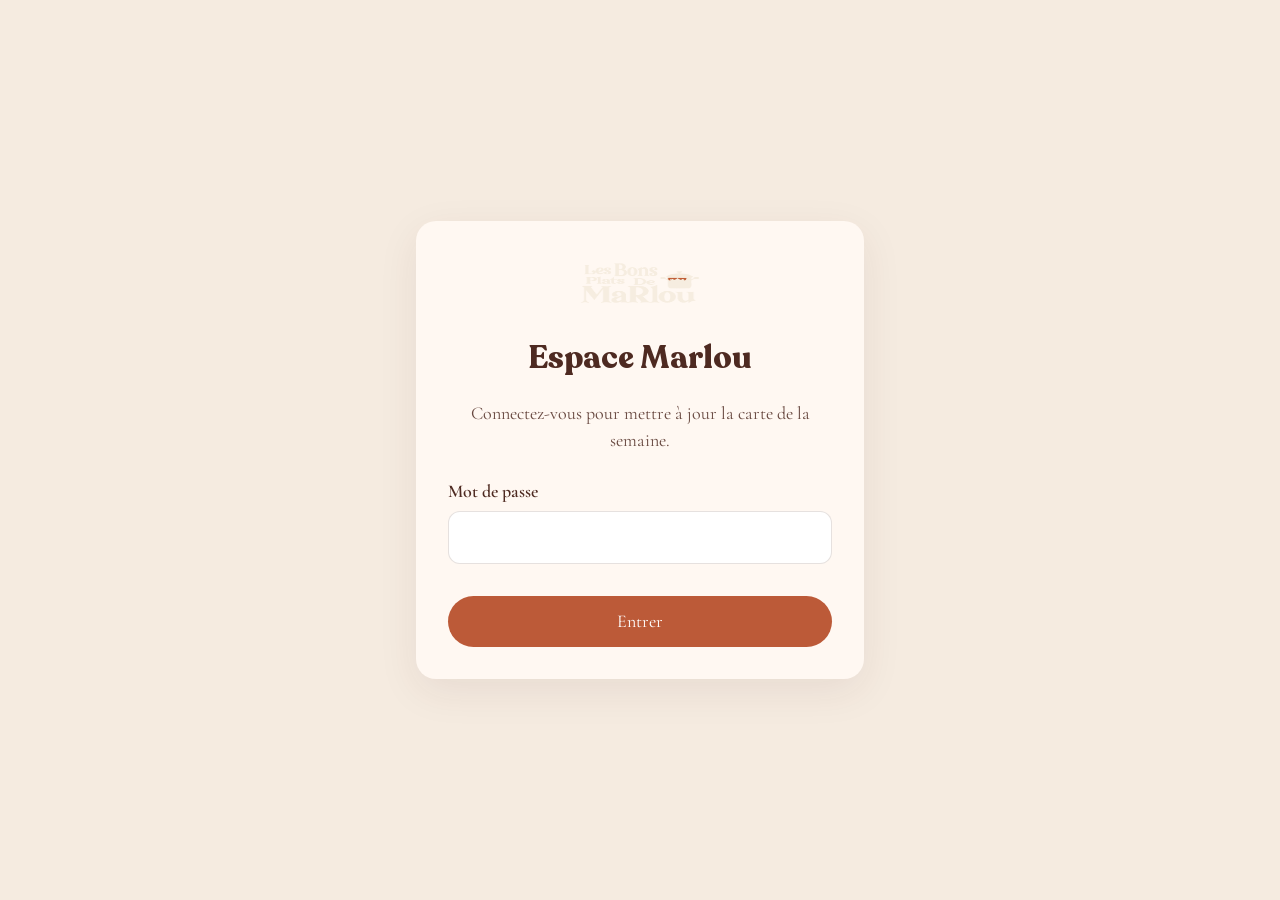
==== admin.html @ 43c639e1 "Initial commit" ====
<!DOCTYPE html>
<html lang="fr">
<head>
  <meta charset="UTF-8">
  <meta name="viewport" content="width=device-width, initial-scale=1.0">
  <meta name="robots" content="noindex, nofollow">
  <meta name="theme-color" content="#4E2A21">
  <title>Administration — Les Bons Plats de Marlou</title>
  <link rel="icon" href="assets/Logo/favicon_fond_clair.png" type="image/png">
  <link rel="preconnect" href="https://fonts.googleapis.com">
  <link rel="preconnect" href="https://fonts.gstatic.com" crossorigin>
  <link href="https://fonts.googleapis.com/css2?family=Cormorant+Garamond:wght@500;600&display=swap" rel="stylesheet">
  <link rel="stylesheet" href="admin.css">
</head>
<body>

  <div class="admin-login" id="login-screen">
    <div class="admin-login__card">
      <img class="admin-login__logo" src="assets/Logo/logoo.png" alt="Les Bons Plats de Marlou" width="160" height="60">
      <h1 class="admin-login__title">Espace Marlou</h1>
      <p class="admin-login__intro">Connectez-vous pour mettre à jour la carte de la semaine.</p>
      <form class="admin-login__form" id="login-form">
        <label class="admin-field">
          <span class="admin-field__label">Mot de passe</span>
          <input class="admin-field__input" id="login-password" type="password" autocomplete="current-password" required>
        </label>
        <p class="admin-alert admin-alert--error" id="login-error" hidden></p>
        <button class="admin-btn admin-btn--primary" type="submit">Entrer</button>
      </form>
    </div>
  </div>

  <div class="admin-app" id="admin-app" hidden>
    <header class="admin-header">
      <div class="admin-header__inner">
        <div>
          <p class="admin-header__eyebrow">Administration</p>
          <h1 class="admin-header__title">Carte de la semaine</h1>
        </div>
        <button class="admin-btn admin-btn--ghost" type="button" id="logout-btn">Se déconnecter</button>
      </div>
    </header>

    <main class="admin-main">
      <p class="admin-status" id="save-status" aria-live="polite"></p>
      <div class="admin-alert admin-alert--error" id="form-errors" hidden></div>

      <section class="admin-panel" aria-labelledby="settings-title">
        <h2 class="admin-panel__title" id="settings-title">Réglages de la semaine</h2>
        <p class="admin-panel__hint">Ces informations apparaissent sur le site public (titre, dates, retrait).</p>

        <div class="admin-grid admin-grid--2">
          <label class="admin-field">
            <span class="admin-field__label">Semaine</span>
            <input class="admin-field__input" id="meta-semaine" type="text" placeholder="2026-W38" required>
            <span class="admin-field__help">Ex. 2026-W38</span>
          </label>
          <label class="admin-field">
            <span class="admin-field__label">Titre de la carte</span>
            <input class="admin-field__input" id="meta-titre" type="text" required>
          </label>
        </div>

        <label class="admin-field">
          <span class="admin-field__label">Message d'intro</span>
          <textarea class="admin-field__textarea" id="meta-intro" rows="2" required></textarea>
        </label>

        <div class="admin-grid admin-grid--2">
          <label class="admin-field">
            <span class="admin-field__label">Commandes du</span>
            <input class="admin-field__input" id="meta-debut" type="date" required>
          </label>
          <label class="admin-field">
            <span class="admin-field__label">Commandes jusqu'au</span>
            <input class="admin-field__input" id="meta-fin" type="date" required>
          </label>
        </div>

        <div class="admin-grid admin-grid--2">
          <label class="admin-field">
            <span class="admin-field__label">Jours de commande</span>
            <input class="admin-field__input" id="meta-jours" type="text" placeholder="lundi au jeudi">
          </label>
          <label class="admin-field">
            <span class="admin-field__label">Période de retrait</span>
            <input class="admin-field__input" id="meta-periode" type="text" placeholder="début de semaine suivante">
          </label>
        </div>

        <label class="admin-field">
          <span class="admin-field__label">Adresse de retrait</span>
          <input class="admin-field__input" id="meta-adresse" type="text">
        </label>

        <div class="admin-subsection">
          <div class="admin-subsection__head">
            <h3 class="admin-subsection__title">Créneaux de retrait</h3>
            <button class="admin-btn admin-btn--small" type="button" id="add-creneau-btn">+ Ajouter un créneau</button>
          </div>
          <div class="admin-creneaux" id="creneaux-list"></div>
        </div>
      </section>

      <section class="admin-panel" aria-labelledby="plats-title">
        <div class="admin-panel__head">
          <div>
            <h2 class="admin-panel__title" id="plats-title">Mes plats</h2>
            <p class="admin-panel__hint">Activez ou désactivez un plat avec l'interrupteur « Visible sur le site ».</p>
          </div>
          <button class="admin-btn admin-btn--secondary" type="button" id="add-plat-btn">+ Ajouter un plat</button>
        </div>
        <div class="admin-plats" id="plats-list"></div>
      </section>
    </main>

    <footer class="admin-footer">
      <button class="admin-btn admin-btn--primary admin-btn--large" type="button" id="save-btn">
        Enregistrer les modifications
      </button>
    </footer>
  </div>

  <script src="admin.js"></script>
</body>
</html>
---- admin.css ----
@font-face {
  font-family: "Recoleta";
  src: url("assets/fonts/Recoleta-Bold.ttf") format("truetype");
  font-weight: 700;
  font-style: normal;
  font-display: swap;
}

:root {
  --color-cream: #f5ebe0;
  --color-terracotta: #bc5a38;
  --color-chocolate: #4e2a21;
  --color-white: #fff8f2;
  --color-border: rgba(78, 42, 33, 0.14);
  --font-title: "Recoleta", serif;
  --font-body: "Cormorant Garamond", serif;
  --shadow-soft: 0 12px 40px rgba(78, 42, 33, 0.08);
}

*,
*::before,
*::after {
  box-sizing: border-box;
}

body {
  margin: 0;
  min-height: 100vh;
  font-family: var(--font-body);
  font-size: 1.125rem;
  line-height: 1.5;
  color: var(--color-chocolate);
  background: var(--color-cream);
}

button,
input,
textarea,
select {
  font: inherit;
}

img {
  display: block;
  max-width: 100%;
}

.admin-login {
  min-height: 100vh;
  display: grid;
  place-items: center;
  padding: 1.5rem;
}

.admin-login__card {
  width: min(100%, 28rem);
  padding: 2rem;
  border-radius: 1.25rem;
  background: var(--color-white);
  box-shadow: var(--shadow-soft);
  text-align: center;
}

.admin-login__logo {
  margin: 0 auto 1rem;
}

.admin-login__title {
  font-family: var(--font-title);
  font-size: 2rem;
  margin-bottom: 0.5rem;
}

.admin-login__intro {
  margin-bottom: 1.5rem;
  opacity: 0.85;
}

.admin-login__form {
  display: grid;
  gap: 1rem;
  text-align: left;
}

.admin-app[hidden],
.admin-login[hidden] {
  display: none !important;
}

.admin-header {
  position: sticky;
  top: 0;
  z-index: 10;
  background: var(--color-chocolate);
  color: var(--color-cream);
  padding: 1rem 1.5rem;
  box-shadow: var(--shadow-soft);
}

.admin-header__inner {
  max-width: 56rem;
  margin: 0 auto;
  display: flex;
  align-items: center;
  justify-content: space-between;
  gap: 1rem;
}

.admin-header__eyebrow {
  margin: 0;
  font-size: 0.95rem;
  opacity: 0.75;
}

.admin-header__title {
  margin: 0;
  font-family: var(--font-title);
  font-size: 1.75rem;
}

.admin-main {
  max-width: 56rem;
  margin: 0 auto;
  padding: 1.5rem 1.5rem 7rem;
  display: grid;
  gap: 1.5rem;
}

.admin-panel {
  padding: 1.5rem;
  border-radius: 1.25rem;
  background: var(--color-white);
  box-shadow: var(--shadow-soft);
}

.admin-panel__head,
.admin-subsection__head,
.admin-plat__head {
  display: flex;
  align-items: flex-start;
  justify-content: space-between;
  gap: 1rem;
  margin-bottom: 1rem;
}

.admin-panel__title,
.admin-subsection__title {
  font-family: var(--font-title);
  margin: 0 0 0.35rem;
}

.admin-panel__hint,
.admin-field__help {
  margin: 0;
  font-size: 0.98rem;
  opacity: 0.75;
}

.admin-grid {
  display: grid;
  gap: 1rem;
}

.admin-grid--2 {
  grid-template-columns: repeat(2, minmax(0, 1fr));
}

.admin-field {
  display: grid;
  gap: 0.35rem;
  margin-bottom: 1rem;
}

.admin-field__label {
  font-weight: 600;
}

.admin-field__input,
.admin-field__textarea {
  width: 100%;
  padding: 0.75rem 0.9rem;
  border: 1px solid var(--color-border);
  border-radius: 0.75rem;
  background: #fff;
  color: var(--color-chocolate);
}

.admin-field__textarea {
  resize: vertical;
  min-height: 4.5rem;
}

.admin-subsection {
  margin-top: 0.5rem;
  padding-top: 1rem;
  border-top: 1px solid var(--color-border);
}

.admin-creneaux,
.admin-plats {
  display: grid;
  gap: 1rem;
}

.admin-creneau,
.admin-plat {
  padding: 1rem;
  border: 1px solid var(--color-border);
  border-radius: 1rem;
  background: #fffdfb;
}

.admin-creneau {
  display: grid;
  grid-template-columns: minmax(0, 1fr) minmax(0, 2fr) auto;
  gap: 0.75rem;
  align-items: end;
}

.admin-plat__preview {
  width: 100%;
  max-width: 12rem;
  aspect-ratio: 4 / 3;
  object-fit: cover;
  border-radius: 0.75rem;
  margin-bottom: 1rem;
  background: var(--color-cream);
}

.admin-switch {
  display: inline-flex;
  align-items: center;
  gap: 0.6rem;
  cursor: pointer;
  user-select: none;
}

.admin-switch__input {
  width: 1.1rem;
  height: 1.1rem;
  accent-color: var(--color-terracotta);
}

.admin-btn {
  display: inline-flex;
  align-items: center;
  justify-content: center;
  gap: 0.35rem;
  padding: 0.75rem 1.1rem;
  border: none;
  border-radius: 999px;
  cursor: pointer;
  transition: transform 0.15s ease, opacity 0.15s ease;
}

.admin-btn:hover {
  transform: translateY(-1px);
}

.admin-btn:disabled {
  opacity: 0.55;
  cursor: not-allowed;
  transform: none;
}

.admin-btn--primary {
  background: var(--color-terracotta);
  color: #fff;
}

.admin-btn--secondary {
  background: var(--color-chocolate);
  color: var(--color-cream);
}

.admin-btn--ghost {
  background: rgba(245, 235, 224, 0.12);
  color: var(--color-cream);
  border: 1px solid rgba(245, 235, 224, 0.25);
}

.admin-btn--danger {
  background: transparent;
  color: var(--color-terracotta);
  border: 1px solid rgba(188, 90, 56, 0.35);
}

.admin-btn--small {
  padding: 0.55rem 0.9rem;
  font-size: 0.98rem;
}

.admin-btn--large {
  width: min(100%, 24rem);
  padding: 1rem 1.25rem;
  font-size: 1.15rem;
  font-weight: 600;
}

.admin-footer {
  position: fixed;
  left: 0;
  right: 0;
  bottom: 0;
  padding: 1rem 1.5rem calc(1rem + env(safe-area-inset-bottom));
  background: rgba(245, 235, 224, 0.96);
  border-top: 1px solid var(--color-border);
  display: flex;
  justify-content: center;
  backdrop-filter: blur(8px);
}

.admin-status {
  min-height: 1.5rem;
  margin: 0;
  font-weight: 600;
}

.admin-status--success {
  color: #2f6b3b;
}

.admin-status--error {
  color: var(--color-terracotta);
}

.admin-alert {
  padding: 0.85rem 1rem;
  border-radius: 0.75rem;
  margin-bottom: 1rem;
}

.admin-alert--error {
  background: rgba(188, 90, 56, 0.12);
  color: var(--color-chocolate);
}

.admin-file {
  display: grid;
  gap: 0.5rem;
}

.admin-file__input {
  display: none;
}

.admin-file__label {
  display: inline-flex;
  align-items: center;
  justify-content: center;
  width: fit-content;
  padding: 0.65rem 1rem;
  border-radius: 999px;
  background: var(--color-cream);
  border: 1px dashed rgba(78, 42, 33, 0.25);
  cursor: pointer;
}

@media (max-width: 720px) {
  .admin-grid--2,
  .admin-creneau {
    grid-template-columns: 1fr;
  }

  .admin-panel__head,
  .admin-header__inner {
    flex-direction: column;
    align-items: stretch;
  }
}
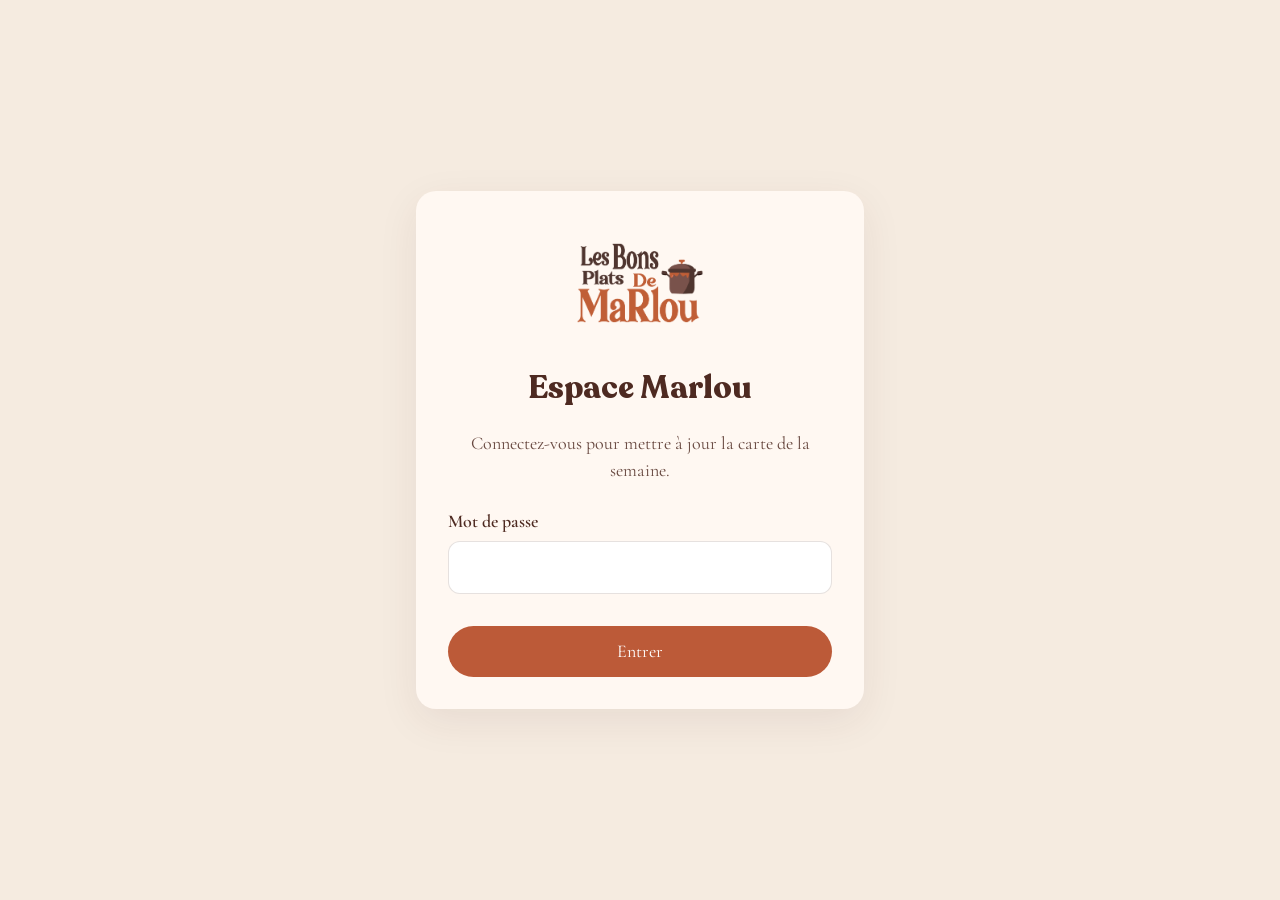
==== commit f623cda7: "Améliore le panier, le logo et les effets hover des cartes plats. Co-authored-by: Cursor <cursoragen" ====
--- a/admin.html
+++ b/admin.html
@@ -16,7 +16,7 @@
 
   <div class="admin-login" id="login-screen">
     <div class="admin-login__card">
-      <img class="admin-login__logo" src="assets/Logo/logoo.png" alt="Les Bons Plats de Marlou" width="160" height="60">
+      <img class="admin-login__logo" src="assets/Logo/logo.png" alt="Les Bons Plats de Marlou">
       <h1 class="admin-login__title">Espace Marlou</h1>
       <p class="admin-login__intro">Connectez-vous pour mettre à jour la carte de la semaine.</p>
       <form class="admin-login__form" id="login-form">
--- a/admin.css
+++ b/admin.css
@@ -62,6 +62,12 @@
 }
 
 .admin-login__logo {
+  display: block;
+  width: auto;
+  height: auto;
+  max-width: 19rem;
+  max-height: 7.5rem;
+  object-fit: contain;
   margin: 0 auto 1rem;
 }
 
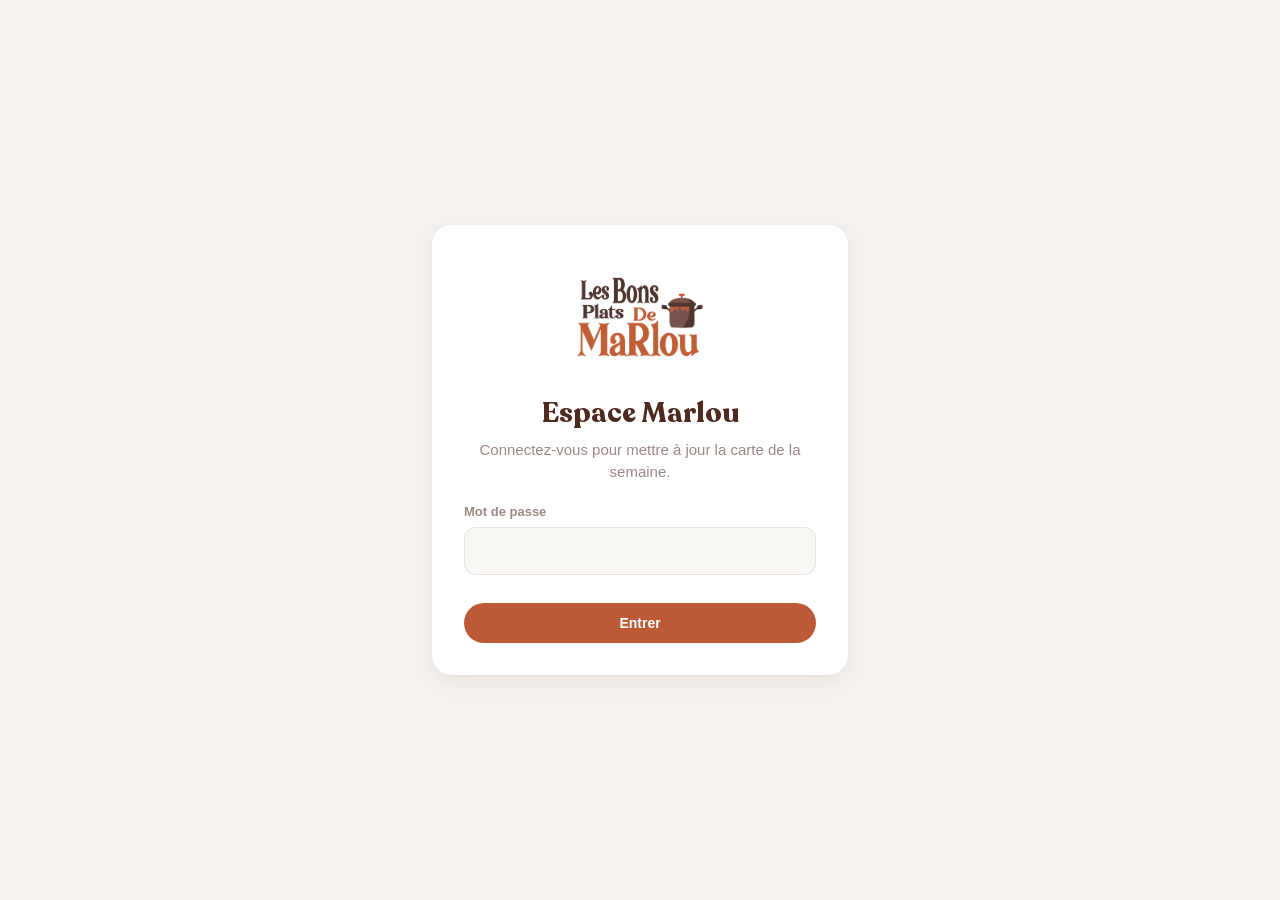
==== commit 3f7e84f1: "Refonte admin SaaS, modale plats et ajustements site. Interface admin avec vues cartes/liste, reglag" ====
--- a/admin.html
+++ b/admin.html
@@ -4,7 +4,7 @@
   <meta charset="UTF-8">
   <meta name="viewport" content="width=device-width, initial-scale=1.0">
   <meta name="robots" content="noindex, nofollow">
-  <meta name="theme-color" content="#4E2A21">
+  <meta name="theme-color" content="#F5F2ED">
   <title>Administration — Les Bons Plats de Marlou</title>
   <link rel="icon" href="assets/Logo/favicon_fond_clair.png" type="image/png">
   <link rel="preconnect" href="https://fonts.googleapis.com">
@@ -31,94 +31,192 @@
   </div>
 
   <div class="admin-app" id="admin-app" hidden>
-    <header class="admin-header">
-      <div class="admin-header__inner">
-        <div>
-          <p class="admin-header__eyebrow">Administration</p>
-          <h1 class="admin-header__title">Carte de la semaine</h1>
-        </div>
-        <button class="admin-btn admin-btn--ghost" type="button" id="logout-btn">Se déconnecter</button>
+    <header class="admin-topbar">
+      <div class="admin-topbar__inner">
+        <div class="admin-topbar__brand">
+          <img src="assets/Logo/logoo.png" alt="" width="120" height="40" class="admin-topbar__logo">
+          <div>
+            <p class="admin-topbar__eyebrow">Administration</p>
+            <h1 class="admin-topbar__title">Carte de la semaine</h1>
+          </div>
+        </div>
+        <div class="admin-topbar__actions">
+          <span class="admin-badge" id="week-badge">—</span>
+          <button class="admin-btn admin-btn--ghost-dark" type="button" id="logout-btn">Quitter</button>
+        </div>
       </div>
     </header>
 
-    <main class="admin-main">
+    <div class="admin-shell">
+      <nav class="admin-segment" aria-label="Sections">
+        <button type="button" class="admin-segment__btn is-active" data-tab="plats">Plats</button>
+        <button type="button" class="admin-segment__btn" data-tab="settings">Réglages</button>
+      </nav>
+
       <p class="admin-status" id="save-status" aria-live="polite"></p>
       <div class="admin-alert admin-alert--error" id="form-errors" hidden></div>
 
-      <section class="admin-panel" aria-labelledby="settings-title">
-        <h2 class="admin-panel__title" id="settings-title">Réglages de la semaine</h2>
-        <p class="admin-panel__hint">Ces informations apparaissent sur le site public (titre, dates, retrait).</p>
-
-        <div class="admin-grid admin-grid--2">
-          <label class="admin-field">
-            <span class="admin-field__label">Semaine</span>
-            <input class="admin-field__input" id="meta-semaine" type="text" placeholder="2026-W38" required>
-            <span class="admin-field__help">Ex. 2026-W38</span>
-          </label>
-          <label class="admin-field">
-            <span class="admin-field__label">Titre de la carte</span>
-            <input class="admin-field__input" id="meta-titre" type="text" required>
-          </label>
-        </div>
-
-        <label class="admin-field">
-          <span class="admin-field__label">Message d'intro</span>
-          <textarea class="admin-field__textarea" id="meta-intro" rows="2" required></textarea>
-        </label>
-
-        <div class="admin-grid admin-grid--2">
-          <label class="admin-field">
-            <span class="admin-field__label">Commandes du</span>
-            <input class="admin-field__input" id="meta-debut" type="date" required>
-          </label>
-          <label class="admin-field">
-            <span class="admin-field__label">Commandes jusqu'au</span>
-            <input class="admin-field__input" id="meta-fin" type="date" required>
-          </label>
-        </div>
-
-        <div class="admin-grid admin-grid--2">
-          <label class="admin-field">
-            <span class="admin-field__label">Jours de commande</span>
-            <input class="admin-field__input" id="meta-jours" type="text" placeholder="lundi au jeudi">
-          </label>
-          <label class="admin-field">
-            <span class="admin-field__label">Période de retrait</span>
-            <input class="admin-field__input" id="meta-periode" type="text" placeholder="début de semaine suivante">
-          </label>
-        </div>
-
-        <label class="admin-field">
-          <span class="admin-field__label">Adresse de retrait</span>
-          <input class="admin-field__input" id="meta-adresse" type="text">
-        </label>
-
-        <div class="admin-subsection">
-          <div class="admin-subsection__head">
-            <h3 class="admin-subsection__title">Créneaux de retrait</h3>
-            <button class="admin-btn admin-btn--small" type="button" id="add-creneau-btn">+ Ajouter un créneau</button>
-          </div>
-          <div class="admin-creneaux" id="creneaux-list"></div>
-        </div>
+      <section class="admin-view" id="view-plats">
+        <div class="admin-toolbar">
+          <div class="admin-toolbar__left">
+            <div class="admin-view-toggle" role="group" aria-label="Affichage">
+              <button type="button" class="admin-view-toggle__btn is-active" data-view="grid" aria-pressed="true" title="Vue cartes">
+                <svg width="18" height="18" viewBox="0 0 18 18" aria-hidden="true"><rect x="1.5" y="1.5" width="6" height="6" rx="1.5" fill="currentColor"/><rect x="10.5" y="1.5" width="6" height="6" rx="1.5" fill="currentColor"/><rect x="1.5" y="10.5" width="6" height="6" rx="1.5" fill="currentColor"/><rect x="10.5" y="10.5" width="6" height="6" rx="1.5" fill="currentColor"/></svg>
+              </button>
+              <button type="button" class="admin-view-toggle__btn" data-view="list" aria-pressed="false" title="Vue liste">
+                <svg width="18" height="18" viewBox="0 0 18 18" aria-hidden="true"><rect x="1.5" y="3" width="15" height="2.5" rx="1.25" fill="currentColor"/><rect x="1.5" y="8" width="15" height="2.5" rx="1.25" fill="currentColor"/><rect x="1.5" y="13" width="15" height="2.5" rx="1.25" fill="currentColor"/></svg>
+              </button>
+            </div>
+            <select class="admin-select" id="plat-filter" aria-label="Filtrer les plats">
+              <option value="all">Tous les plats</option>
+              <option value="active">Visibles sur le site</option>
+              <option value="inactive">Masqués</option>
+            </select>
+          </div>
+          <button class="admin-btn admin-btn--primary" type="button" id="add-plat-btn">+ Nouveau plat</button>
+        </div>
+        <p class="admin-hint">Glissez-déposez pour réorganiser l'ordre d'affichage sur le site.</p>
+        <div class="admin-plats admin-plats--grid" id="plats-list"></div>
       </section>
 
-      <section class="admin-panel" aria-labelledby="plats-title">
-        <div class="admin-panel__head">
-          <div>
-            <h2 class="admin-panel__title" id="plats-title">Mes plats</h2>
-            <p class="admin-panel__hint">Activez ou désactivez un plat avec l'interrupteur « Visible sur le site ».</p>
-          </div>
-          <button class="admin-btn admin-btn--secondary" type="button" id="add-plat-btn">+ Ajouter un plat</button>
-        </div>
-        <div class="admin-plats" id="plats-list"></div>
+      <section class="admin-view" id="view-settings" hidden>
+        <div class="admin-settings">
+          <article class="admin-settings-card">
+            <header class="admin-settings-card__head">
+              <div>
+                <h2 class="admin-settings-card__title">Carte &amp; message</h2>
+                <p class="admin-settings-card__hint">Titre et intro visibles sur la page d'accueil.</p>
+              </div>
+            </header>
+            <div class="admin-grid admin-grid--2">
+              <label class="admin-field">
+                <span class="admin-field__label">Semaine</span>
+                <input class="admin-field__input" id="meta-semaine" type="text" placeholder="2026-W38" required>
+              </label>
+              <label class="admin-field">
+                <span class="admin-field__label">Titre de la carte</span>
+                <input class="admin-field__input" id="meta-titre" type="text" required>
+              </label>
+            </div>
+            <label class="admin-field">
+              <span class="admin-field__label">Message d'intro</span>
+              <textarea class="admin-field__textarea" id="meta-intro" rows="2" required></textarea>
+            </label>
+          </article>
+
+          <article class="admin-settings-card">
+            <header class="admin-settings-card__head">
+              <div>
+                <h2 class="admin-settings-card__title">Dates de commande</h2>
+                <p class="admin-settings-card__hint">Période pendant laquelle les clients peuvent commander.</p>
+              </div>
+            </header>
+            <div class="admin-grid admin-grid--2">
+              <label class="admin-field">
+                <span class="admin-field__label">Commandes du</span>
+                <input class="admin-field__input" id="meta-debut" type="date" required>
+              </label>
+              <label class="admin-field">
+                <span class="admin-field__label">Commandes jusqu'au</span>
+                <input class="admin-field__input" id="meta-fin" type="date" required>
+              </label>
+            </div>
+            <label class="admin-field">
+              <span class="admin-field__label">Jours de commande</span>
+              <input class="admin-field__input" id="meta-jours" type="text" placeholder="lundi au jeudi">
+            </label>
+          </article>
+
+          <article class="admin-settings-card">
+            <header class="admin-settings-card__head">
+              <div>
+                <h2 class="admin-settings-card__title">Retrait</h2>
+                <p class="admin-settings-card__hint">Où et quand les clients récupèrent leurs plats.</p>
+              </div>
+            </header>
+            <div class="admin-grid admin-grid--2">
+              <label class="admin-field">
+                <span class="admin-field__label">Période de retrait</span>
+                <input class="admin-field__input" id="meta-periode" type="text" placeholder="début de semaine suivante">
+              </label>
+              <label class="admin-field admin-field--full">
+                <span class="admin-field__label">Adresse de retrait</span>
+                <input class="admin-field__input" id="meta-adresse" type="text">
+              </label>
+            </div>
+          </article>
+
+          <article class="admin-settings-card">
+            <header class="admin-settings-card__head">
+              <div>
+                <h2 class="admin-settings-card__title">Créneaux de retrait</h2>
+                <p class="admin-settings-card__hint">Proposez des horaires clairs — activez ou masquez chaque créneau.</p>
+              </div>
+              <button class="admin-btn admin-btn--soft" type="button" id="add-creneau-btn">+ Créneau</button>
+            </header>
+            <div class="admin-creneaux" id="creneaux-list"></div>
+          </article>
+        </div>
       </section>
-    </main>
+    </div>
 
     <footer class="admin-footer">
       <button class="admin-btn admin-btn--primary admin-btn--large" type="button" id="save-btn">
         Enregistrer les modifications
       </button>
     </footer>
+
+    <div class="admin-modal" id="plat-modal" aria-hidden="true" hidden>
+      <div class="admin-modal__overlay" id="plat-modal-overlay"></div>
+      <div class="admin-modal__panel" role="dialog" aria-modal="true" aria-labelledby="plat-modal-title">
+        <header class="admin-modal__head">
+          <div class="admin-modal__head-main">
+            <h2 class="admin-modal__title" id="plat-modal-title">Modifier le plat</h2>
+            <label class="ios-switch">
+              <input type="checkbox" id="modal-actif" checked>
+              <span class="ios-switch__track" aria-hidden="true"><span class="ios-switch__thumb"></span></span>
+              <span class="ios-switch__label">Visible sur le site</span>
+            </label>
+          </div>
+          <button type="button" class="admin-modal__close" id="plat-modal-close" aria-label="Fermer">×</button>
+        </header>
+        <div class="admin-modal__body">
+          <div class="admin-modal__photo">
+            <img class="admin-modal__preview" id="modal-preview" alt="" hidden>
+            <div class="admin-modal__photo-placeholder" id="modal-preview-placeholder">Aucune photo</div>
+            <input class="admin-file__input" id="modal-file" type="file" accept="image/*" hidden>
+            <button type="button" class="admin-btn admin-btn--soft" id="modal-photo-btn">Choisir une photo</button>
+            <p class="admin-field__help" id="modal-photo-path"></p>
+          </div>
+          <div class="admin-grid admin-grid--2">
+            <label class="admin-field">
+              <span class="admin-field__label">Nom</span>
+              <input class="admin-field__input" id="modal-nom" type="text" required>
+            </label>
+            <label class="admin-field">
+              <span class="admin-field__label">Prix (€)</span>
+              <input class="admin-field__input" id="modal-prix" type="text" inputmode="decimal" required>
+            </label>
+          </div>
+          <label class="admin-field">
+            <span class="admin-field__label">Description courte</span>
+            <textarea class="admin-field__textarea" id="modal-description" rows="2" required></textarea>
+          </label>
+          <label class="admin-field">
+            <span class="admin-field__label">Composition</span>
+            <textarea class="admin-field__textarea" id="modal-composition" rows="3"></textarea>
+          </label>
+          <label class="admin-field">
+            <span class="admin-field__label">Allergènes</span>
+            <textarea class="admin-field__textarea" id="modal-allergenes" rows="2"></textarea>
+          </label>
+          <div class="admin-modal__actions">
+            <button class="admin-btn admin-btn--primary" type="button" id="modal-save-btn">Valider</button>
+            <button class="admin-btn admin-btn--danger" type="button" id="modal-delete-btn">Supprimer ce plat</button>
+          </div>
+        </div>
+      </div>
+    </div>
   </div>
 
   <script src="admin.js"></script>
--- a/admin.css
+++ b/admin.css
@@ -10,11 +10,19 @@
   --color-cream: #f5ebe0;
   --color-terracotta: #bc5a38;
   --color-chocolate: #4e2a21;
-  --color-white: #fff8f2;
-  --color-border: rgba(78, 42, 33, 0.14);
+  --color-bg: #f5f2ed;
+  --color-surface: #ffffff;
+  --color-surface-2: #faf8f5;
+  --color-border: rgba(78, 42, 33, 0.1);
+  --color-muted: rgba(78, 42, 33, 0.55);
   --font-title: "Recoleta", serif;
   --font-body: "Cormorant Garamond", serif;
-  --shadow-soft: 0 12px 40px rgba(78, 42, 33, 0.08);
+  --font-ui: -apple-system, BlinkMacSystemFont, "Segoe UI", Roboto, sans-serif;
+  --radius-lg: 1.25rem;
+  --radius-md: 0.875rem;
+  --shadow-card: 0 1px 2px rgba(78, 42, 33, 0.04), 0 8px 24px rgba(78, 42, 33, 0.06);
+  --shadow-modal: 0 24px 80px rgba(78, 42, 33, 0.22);
+  --ease: cubic-bezier(0.16, 1, 0.3, 1);
 }
 
 *,
@@ -26,11 +34,12 @@
 body {
   margin: 0;
   min-height: 100vh;
-  font-family: var(--font-body);
-  font-size: 1.125rem;
-  line-height: 1.5;
-  color: var(--color-chocolate);
-  background: var(--color-cream);
+  font-family: var(--font-ui);
+  font-size: 15px;
+  line-height: 1.45;
+  color: var(--color-chocolate);
+  background: var(--color-bg);
+  -webkit-font-smoothing: antialiased;
 }
 
 button,
@@ -45,19 +54,27 @@
   max-width: 100%;
 }
 
+.admin-app[hidden],
+.admin-login[hidden] {
+  display: none !important;
+}
+
+/* --- Login --------------------------------------------------------------- */
+
 .admin-login {
   min-height: 100vh;
   display: grid;
   place-items: center;
   padding: 1.5rem;
+  background: var(--color-bg);
 }
 
 .admin-login__card {
-  width: min(100%, 28rem);
+  width: min(100%, 26rem);
   padding: 2rem;
-  border-radius: 1.25rem;
-  background: var(--color-white);
-  box-shadow: var(--shadow-soft);
+  border-radius: var(--radius-lg);
+  background: var(--color-surface);
+  box-shadow: var(--shadow-card);
   text-align: center;
 }
 
@@ -73,75 +90,468 @@
 
 .admin-login__title {
   font-family: var(--font-title);
-  font-size: 2rem;
-  margin-bottom: 0.5rem;
+  font-size: 1.75rem;
+  margin: 0 0 0.35rem;
 }
 
 .admin-login__intro {
-  margin-bottom: 1.5rem;
-  opacity: 0.85;
+  margin: 0 0 1.25rem;
+  color: var(--color-muted);
 }
 
 .admin-login__form {
   display: grid;
-  gap: 1rem;
+  gap: 0.875rem;
   text-align: left;
 }
 
-.admin-app[hidden],
-.admin-login[hidden] {
-  display: none !important;
-}
-
-.admin-header {
+/* --- Topbar -------------------------------------------------------------- */
+
+.admin-topbar {
   position: sticky;
   top: 0;
-  z-index: 10;
-  background: var(--color-chocolate);
+  z-index: 20;
   color: var(--color-cream);
-  padding: 1rem 1.5rem;
-  box-shadow: var(--shadow-soft);
-}
-
-.admin-header__inner {
-  max-width: 56rem;
+  background: rgba(78, 42, 33, 0.94);
+  backdrop-filter: blur(16px);
+  -webkit-backdrop-filter: blur(16px);
+  border-bottom: 1px solid rgba(245, 235, 224, 0.12);
+  box-shadow: 0 4px 24px rgba(78, 42, 33, 0.18);
+}
+
+.admin-topbar__inner {
+  max-width: 68rem;
   margin: 0 auto;
+  padding: 0.875rem 1.25rem;
   display: flex;
   align-items: center;
   justify-content: space-between;
   gap: 1rem;
 }
 
-.admin-header__eyebrow {
-  margin: 0;
-  font-size: 0.95rem;
-  opacity: 0.75;
-}
-
-.admin-header__title {
+.admin-topbar__brand {
+  display: flex;
+  align-items: center;
+  gap: 0.875rem;
+}
+
+.admin-topbar__logo {
+  width: auto;
+  height: 2.25rem;
+  object-fit: contain;
+}
+
+.admin-topbar__eyebrow {
+  margin: 0;
+  font-size: 0.75rem;
+  font-weight: 600;
+  letter-spacing: 0.04em;
+  text-transform: uppercase;
+  color: rgba(245, 235, 224, 0.65);
+}
+
+.admin-topbar__title {
   margin: 0;
   font-family: var(--font-title);
-  font-size: 1.75rem;
-}
-
-.admin-main {
-  max-width: 56rem;
+  font-size: 1.25rem;
+  font-weight: 700;
+  color: var(--color-cream);
+}
+
+.admin-topbar__actions {
+  display: flex;
+  align-items: center;
+  gap: 0.625rem;
+}
+
+.admin-topbar .admin-badge {
+  padding: 0.35rem 0.75rem;
+  font-size: 0.8125rem;
+  font-weight: 600;
+  color: var(--color-cream);
+  background: rgba(188, 90, 56, 0.85);
+  border-radius: 999px;
+}
+
+.admin-topbar .admin-btn--ghost-dark {
+  color: var(--color-cream);
+  background: rgba(245, 235, 224, 0.1);
+  border: 1px solid rgba(245, 235, 224, 0.22);
+}
+
+.admin-topbar .admin-btn--ghost-dark:hover {
+  background: rgba(245, 235, 224, 0.18);
+  border-color: rgba(245, 235, 224, 0.35);
+}
+
+/* --- Shell & tabs -------------------------------------------------------- */
+
+.admin-shell {
+  max-width: 68rem;
   margin: 0 auto;
-  padding: 1.5rem 1.5rem 7rem;
-  display: grid;
-  gap: 1.5rem;
-}
-
-.admin-panel {
-  padding: 1.5rem;
-  border-radius: 1.25rem;
-  background: var(--color-white);
-  box-shadow: var(--shadow-soft);
-}
-
-.admin-panel__head,
-.admin-subsection__head,
-.admin-plat__head {
+  padding: 1rem 1.25rem 6.5rem;
+}
+
+.admin-segment {
+  display: inline-flex;
+  padding: 0.25rem;
+  margin-bottom: 1rem;
+  background: rgba(78, 42, 33, 0.06);
+  border-radius: 999px;
+}
+
+.admin-segment__btn {
+  padding: 0.5rem 1.125rem;
+  font-size: 0.875rem;
+  font-weight: 600;
+  color: var(--color-muted);
+  background: transparent;
+  border: none;
+  border-radius: 999px;
+  cursor: pointer;
+  transition: background 0.25s var(--ease), color 0.25s var(--ease), box-shadow 0.25s var(--ease);
+}
+
+.admin-segment__btn.is-active {
+  color: var(--color-chocolate);
+  background: var(--color-surface);
+  box-shadow: 0 1px 4px rgba(78, 42, 33, 0.08);
+}
+
+.admin-view[hidden] {
+  display: none !important;
+}
+
+.admin-hint {
+  margin: 0 0 0.875rem;
+  font-size: 0.8125rem;
+  color: var(--color-muted);
+}
+
+/* --- Toolbar ------------------------------------------------------------- */
+
+.admin-toolbar {
+  display: flex;
+  align-items: center;
+  justify-content: space-between;
+  gap: 0.75rem;
+  margin-bottom: 0.5rem;
+  flex-wrap: wrap;
+}
+
+.admin-toolbar__left {
+  display: flex;
+  align-items: center;
+  gap: 0.625rem;
+  flex-wrap: wrap;
+}
+
+.admin-view-toggle {
+  display: inline-flex;
+  padding: 0.2rem;
+  background: var(--color-surface);
+  border: 1px solid var(--color-border);
+  border-radius: 0.625rem;
+}
+
+.admin-view-toggle__btn {
+  display: grid;
+  place-items: center;
+  width: 2.25rem;
+  height: 2.25rem;
+  padding: 0;
+  color: var(--color-muted);
+  background: transparent;
+  border: none;
+  border-radius: 0.45rem;
+  cursor: pointer;
+  transition: background 0.2s ease, color 0.2s ease;
+}
+
+.admin-view-toggle__btn.is-active {
+  color: var(--color-chocolate);
+  background: rgba(78, 42, 33, 0.06);
+}
+
+.admin-select {
+  padding: 0.5rem 2rem 0.5rem 0.75rem;
+  font-size: 0.875rem;
+  font-weight: 500;
+  color: var(--color-chocolate);
+  background: var(--color-surface) url("data:image/svg+xml,%3Csvg xmlns='http://www.w3.org/2000/svg' width='12' height='8' viewBox='0 0 12 8'%3E%3Cpath fill='%234e2a21' d='M1 1l5 5 5-5'/%3E%3C/svg%3E") no-repeat right 0.65rem center;
+  border: 1px solid var(--color-border);
+  border-radius: 0.625rem;
+  appearance: none;
+}
+
+/* --- Plats grid / list --------------------------------------------------- */
+
+.admin-plats--grid {
+  display: grid;
+  grid-template-columns: repeat(auto-fill, minmax(11.5rem, 1fr));
+  gap: 0.875rem;
+}
+
+.admin-plats--list {
+  display: grid;
+  gap: 0.5rem;
+}
+
+.admin-plat-card {
+  position: relative;
+  display: flex;
+  flex-direction: column;
+  padding: 0;
+  overflow: hidden;
+  text-align: left;
+  background: var(--color-surface);
+  border: 1px solid var(--color-border);
+  border-radius: var(--radius-md);
+  box-shadow: var(--shadow-card);
+  cursor: grab;
+  transition: transform 0.25s var(--ease), box-shadow 0.25s var(--ease), opacity 0.25s ease;
+}
+
+.admin-plat-card:hover {
+  transform: translateY(-2px);
+  box-shadow: 0 4px 16px rgba(78, 42, 33, 0.1);
+}
+
+.admin-plat-card.is-dragging {
+  opacity: 0.45;
+  cursor: grabbing;
+}
+
+.admin-plat-card.is-inactive {
+  opacity: 0.72;
+}
+
+.admin-plat-card__thumb {
+  width: 100%;
+  aspect-ratio: 4 / 3;
+  object-fit: cover;
+  background: var(--color-surface-2);
+}
+
+.admin-plat-card__thumb--empty {
+  display: grid;
+  place-items: center;
+  font-size: 0.75rem;
+  color: var(--color-muted);
+}
+
+.admin-plat-card__body {
+  padding: 0.75rem;
+  flex: 1;
+}
+
+.admin-plat-card__top {
+  display: flex;
+  align-items: flex-start;
+  justify-content: space-between;
+  gap: 0.5rem;
+  margin-bottom: 0.35rem;
+}
+
+.admin-plat-card__name {
+  margin: 0;
+  font-family: var(--font-title);
+  font-size: 0.9375rem;
+  line-height: 1.25;
+}
+
+.admin-plat-card__price {
+  margin: 0;
+  font-size: 0.8125rem;
+  font-weight: 600;
+  color: var(--color-terracotta);
+}
+
+.admin-plat-card__desc {
+  margin: 0;
+  font-family: var(--font-body);
+  font-size: 0.875rem;
+  line-height: 1.35;
+  color: var(--color-muted);
+  display: -webkit-box;
+  -webkit-line-clamp: 2;
+  -webkit-box-orient: vertical;
+  overflow: hidden;
+}
+
+.admin-plat-row {
+  display: grid;
+  grid-template-columns: auto 3rem minmax(0, 1fr) auto auto auto;
+  align-items: center;
+  gap: 0.75rem;
+  padding: 0.625rem 0.875rem;
+  background: var(--color-surface);
+  border: 1px solid var(--color-border);
+  border-radius: var(--radius-md);
+  box-shadow: var(--shadow-card);
+  cursor: grab;
+  transition: background 0.2s ease, opacity 0.2s ease;
+}
+
+.admin-plat-row:hover {
+  background: var(--color-surface-2);
+}
+
+.admin-plat-row.is-dragging {
+  opacity: 0.45;
+}
+
+.admin-plat-row.is-inactive {
+  opacity: 0.72;
+}
+
+.admin-plat-row__drag {
+  color: var(--color-muted);
+  cursor: grab;
+  user-select: none;
+  font-size: 1rem;
+  line-height: 1;
+}
+
+.admin-plat-row__thumb {
+  width: 3rem;
+  height: 3rem;
+  object-fit: cover;
+  border-radius: 0.5rem;
+  background: var(--color-surface-2);
+}
+
+.admin-plat-row__thumb--empty {
+  display: grid;
+  place-items: center;
+  font-size: 0.65rem;
+  color: var(--color-muted);
+}
+
+.admin-plat-row__info {
+  min-width: 0;
+}
+
+.admin-plat-row__name {
+  margin: 0;
+  font-family: var(--font-title);
+  font-size: 0.9375rem;
+}
+
+.admin-plat-row__meta {
+  margin: 0.1rem 0 0;
+  font-size: 0.8125rem;
+  color: var(--color-muted);
+}
+
+.admin-plat-row__edit {
+  padding: 0.4rem 0.75rem;
+  font-size: 0.8125rem;
+  font-weight: 600;
+  color: var(--color-chocolate);
+  background: rgba(78, 42, 33, 0.06);
+  border: none;
+  border-radius: 999px;
+  cursor: pointer;
+}
+
+.status-pill {
+  display: inline-flex;
+  padding: 0.2rem 0.55rem;
+  font-size: 0.6875rem;
+  font-weight: 700;
+  letter-spacing: 0.02em;
+  text-transform: uppercase;
+  border-radius: 999px;
+}
+
+.status-pill--on {
+  color: #2f6b3b;
+  background: rgba(47, 107, 59, 0.12);
+}
+
+.status-pill--off {
+  color: var(--color-muted);
+  background: rgba(78, 42, 33, 0.08);
+}
+
+/* --- iOS Switch ---------------------------------------------------------- */
+
+.ios-switch {
+  display: inline-flex;
+  align-items: center;
+  gap: 0.625rem;
+  cursor: pointer;
+  user-select: none;
+}
+
+.ios-switch input {
+  position: absolute;
+  opacity: 0;
+  width: 0;
+  height: 0;
+}
+
+.ios-switch__track {
+  position: relative;
+  width: 2.75rem;
+  height: 1.625rem;
+  flex-shrink: 0;
+  background: rgba(78, 42, 33, 0.15);
+  border-radius: 999px;
+  transition: background 0.25s var(--ease);
+}
+
+.ios-switch__thumb {
+  position: absolute;
+  top: 0.15rem;
+  left: 0.15rem;
+  width: 1.325rem;
+  height: 1.325rem;
+  background: #fff;
+  border-radius: 50%;
+  box-shadow: 0 1px 4px rgba(0, 0, 0, 0.18);
+  transition: transform 0.25s var(--ease);
+}
+
+.ios-switch input:checked + .ios-switch__track {
+  background: var(--color-terracotta);
+}
+
+.ios-switch input:checked + .ios-switch__track .ios-switch__thumb {
+  transform: translateX(1.1rem);
+}
+
+.ios-switch__label {
+  font-size: 0.8125rem;
+  font-weight: 600;
+  color: var(--color-chocolate);
+}
+
+.ios-switch--compact .ios-switch__label {
+  display: none;
+}
+
+body.is-modal-open {
+  overflow: hidden;
+}
+
+/* --- Settings ------------------------------------------------------------ */
+
+.admin-settings {
+  display: grid;
+  gap: 0.875rem;
+}
+
+.admin-settings-card {
+  padding: 1.125rem 1.25rem;
+  background: var(--color-surface);
+  border: 1px solid var(--color-border);
+  border-radius: var(--radius-lg);
+  box-shadow: var(--shadow-card);
+}
+
+.admin-settings-card__head {
   display: flex;
   align-items: flex-start;
   justify-content: space-between;
@@ -149,22 +559,240 @@
   margin-bottom: 1rem;
 }
 
-.admin-panel__title,
-.admin-subsection__title {
+.admin-settings-card__title {
+  margin: 0 0 0.2rem;
   font-family: var(--font-title);
-  margin: 0 0 0.35rem;
-}
-
-.admin-panel__hint,
-.admin-field__help {
-  margin: 0;
-  font-size: 0.98rem;
-  opacity: 0.75;
-}
+  font-size: 1.0625rem;
+}
+
+.admin-settings-card__hint {
+  margin: 0;
+  font-size: 0.8125rem;
+  color: var(--color-muted);
+}
+
+.admin-creneaux {
+  display: grid;
+  gap: 0.5rem;
+}
+
+.admin-creneau-row {
+  display: grid;
+  grid-template-columns: auto minmax(0, 0.9fr) minmax(0, 1.4fr) auto auto;
+  align-items: center;
+  gap: 0.625rem;
+  padding: 0.625rem 0.75rem;
+  background: var(--color-surface-2);
+  border: 1px solid var(--color-border);
+  border-radius: var(--radius-md);
+  cursor: grab;
+}
+
+.admin-creneau-row.is-dragging {
+  opacity: 0.45;
+}
+
+.admin-creneau-row__drag {
+  color: var(--color-muted);
+  cursor: grab;
+  user-select: none;
+}
+
+.admin-creneau-row.is-inactive {
+  opacity: 0.65;
+}
+
+.admin-creneau-row .admin-field {
+  margin: 0;
+}
+
+.admin-creneau-row .admin-field__input {
+  padding: 0.55rem 0.7rem;
+  font-size: 0.875rem;
+}
+
+.admin-icon-btn {
+  display: grid;
+  place-items: center;
+  width: 2rem;
+  height: 2rem;
+  padding: 0;
+  color: var(--color-muted);
+  background: transparent;
+  border: none;
+  border-radius: 50%;
+  cursor: pointer;
+  transition: background 0.2s ease, color 0.2s ease;
+}
+
+.admin-icon-btn:hover {
+  color: var(--color-terracotta);
+  background: rgba(188, 90, 56, 0.1);
+}
+
+/* --- Modal plein écran --------------------------------------------------- */
+
+.admin-modal {
+  position: fixed;
+  inset: 0;
+  z-index: 60;
+  display: grid;
+  place-items: center;
+  padding: 1rem;
+  opacity: 0;
+  visibility: hidden;
+  transition: opacity 0.35s var(--ease), visibility 0.35s var(--ease);
+}
+
+.admin-modal.is-open {
+  opacity: 1;
+  visibility: visible;
+}
+
+.admin-modal[hidden] {
+  display: none !important;
+}
+
+.admin-modal__overlay {
+  position: absolute;
+  inset: 0;
+  background: rgba(78, 42, 33, 0.45);
+  backdrop-filter: blur(8px);
+  -webkit-backdrop-filter: blur(8px);
+}
+
+.admin-modal__panel {
+  position: relative;
+  z-index: 1;
+  display: flex;
+  flex-direction: column;
+  width: min(100%, 42rem);
+  max-height: min(92vh, 100%);
+  background: var(--color-surface);
+  border-radius: var(--radius-lg);
+  box-shadow: var(--shadow-modal);
+  transform: translateY(12px) scale(0.98);
+  transition: transform 0.45s var(--ease);
+  overflow: hidden;
+}
+
+.admin-modal.is-open .admin-modal__panel {
+  transform: translateY(0) scale(1);
+}
+
+.admin-modal__head {
+  display: flex;
+  align-items: flex-start;
+  justify-content: space-between;
+  gap: 1rem;
+  padding: 1.25rem 1.25rem 1rem;
+  border-bottom: 1px solid var(--color-border);
+  background: var(--color-surface);
+}
+
+.admin-modal__head-main {
+  display: grid;
+  gap: 0.625rem;
+}
+
+.admin-modal__title {
+  margin: 0;
+  font-family: var(--font-title);
+  font-size: 1.5rem;
+}
+
+.admin-modal__close {
+  display: grid;
+  place-items: center;
+  width: 2.25rem;
+  height: 2.25rem;
+  flex-shrink: 0;
+  padding: 0;
+  font-size: 1.5rem;
+  font-weight: 300;
+  color: var(--color-muted);
+  background: rgba(78, 42, 33, 0.06);
+  border: none;
+  border-radius: 50%;
+  cursor: pointer;
+  transition: background 0.2s ease, color 0.2s ease;
+}
+
+.admin-modal__close:hover {
+  color: var(--color-chocolate);
+  background: rgba(78, 42, 33, 0.1);
+}
+
+.admin-modal__body {
+  flex: 1;
+  overflow-y: auto;
+  padding: 1.25rem;
+}
+
+.admin-modal__photo {
+  display: grid;
+  gap: 0.625rem;
+  margin-bottom: 1rem;
+}
+
+.admin-modal__preview {
+  width: 100%;
+  max-height: 16rem;
+  aspect-ratio: 4 / 3;
+  object-fit: cover;
+  border-radius: var(--radius-md);
+  background: var(--color-surface-2);
+}
+
+.admin-modal__photo-placeholder {
+  display: grid;
+  place-items: center;
+  width: 100%;
+  aspect-ratio: 4 / 3;
+  max-height: 16rem;
+  font-size: 0.875rem;
+  color: var(--color-muted);
+  background: var(--color-surface-2);
+  border: 1px dashed var(--color-border);
+  border-radius: var(--radius-md);
+}
+
+.admin-modal__photo-placeholder[hidden],
+.admin-modal__preview[hidden] {
+  display: none !important;
+}
+
+.admin-modal__actions {
+  display: flex;
+  flex-wrap: wrap;
+  gap: 0.625rem;
+  margin-top: 0.5rem;
+  padding-top: 0.5rem;
+}
+
+.admin-modal__actions .admin-btn--primary {
+  flex: 1;
+  min-width: 8rem;
+}
+
+@media (max-width: 720px) {
+  .admin-modal {
+    padding: 0;
+  }
+
+  .admin-modal__panel {
+    width: 100%;
+    max-height: 100%;
+    height: 100%;
+    border-radius: 0;
+  }
+}
+
+/* --- Forms & buttons ----------------------------------------------------- */
 
 .admin-grid {
   display: grid;
-  gap: 1rem;
+  gap: 0.875rem;
 }
 
 .admin-grid--2 {
@@ -174,77 +802,48 @@
 .admin-field {
   display: grid;
   gap: 0.35rem;
-  margin-bottom: 1rem;
+  margin-bottom: 0.875rem;
+}
+
+.admin-field--full {
+  grid-column: 1 / -1;
 }
 
 .admin-field__label {
+  font-size: 0.8125rem;
   font-weight: 600;
+  color: var(--color-muted);
+}
+
+.admin-field__help {
+  margin: 0;
+  font-size: 0.75rem;
+  color: var(--color-muted);
 }
 
 .admin-field__input,
 .admin-field__textarea {
   width: 100%;
-  padding: 0.75rem 0.9rem;
+  padding: 0.7rem 0.875rem;
+  font-family: var(--font-body);
+  font-size: 1rem;
+  color: var(--color-chocolate);
+  background: var(--color-surface-2);
   border: 1px solid var(--color-border);
   border-radius: 0.75rem;
-  background: #fff;
-  color: var(--color-chocolate);
+  transition: border-color 0.2s ease, box-shadow 0.2s ease;
+}
+
+.admin-field__input:focus,
+.admin-field__textarea:focus {
+  outline: none;
+  border-color: rgba(188, 90, 56, 0.45);
+  box-shadow: 0 0 0 3px rgba(188, 90, 56, 0.12);
 }
 
 .admin-field__textarea {
   resize: vertical;
-  min-height: 4.5rem;
-}
-
-.admin-subsection {
-  margin-top: 0.5rem;
-  padding-top: 1rem;
-  border-top: 1px solid var(--color-border);
-}
-
-.admin-creneaux,
-.admin-plats {
-  display: grid;
-  gap: 1rem;
-}
-
-.admin-creneau,
-.admin-plat {
-  padding: 1rem;
-  border: 1px solid var(--color-border);
-  border-radius: 1rem;
-  background: #fffdfb;
-}
-
-.admin-creneau {
-  display: grid;
-  grid-template-columns: minmax(0, 1fr) minmax(0, 2fr) auto;
-  gap: 0.75rem;
-  align-items: end;
-}
-
-.admin-plat__preview {
-  width: 100%;
-  max-width: 12rem;
-  aspect-ratio: 4 / 3;
-  object-fit: cover;
-  border-radius: 0.75rem;
-  margin-bottom: 1rem;
-  background: var(--color-cream);
-}
-
-.admin-switch {
-  display: inline-flex;
-  align-items: center;
-  gap: 0.6rem;
-  cursor: pointer;
-  user-select: none;
-}
-
-.admin-switch__input {
-  width: 1.1rem;
-  height: 1.1rem;
-  accent-color: var(--color-terracotta);
+  min-height: 4rem;
 }
 
 .admin-btn {
@@ -252,11 +851,13 @@
   align-items: center;
   justify-content: center;
   gap: 0.35rem;
-  padding: 0.75rem 1.1rem;
+  padding: 0.625rem 1rem;
+  font-size: 0.875rem;
+  font-weight: 600;
   border: none;
   border-radius: 999px;
   cursor: pointer;
-  transition: transform 0.15s ease, opacity 0.15s ease;
+  transition: transform 0.15s ease, filter 0.15s ease, opacity 0.15s ease;
 }
 
 .admin-btn:hover {
@@ -264,43 +865,40 @@
 }
 
 .admin-btn:disabled {
-  opacity: 0.55;
+  opacity: 0.5;
   cursor: not-allowed;
   transform: none;
 }
 
 .admin-btn--primary {
+  color: #fff;
   background: var(--color-terracotta);
-  color: #fff;
-}
-
-.admin-btn--secondary {
-  background: var(--color-chocolate);
-  color: var(--color-cream);
-}
-
-.admin-btn--ghost {
-  background: rgba(245, 235, 224, 0.12);
-  color: var(--color-cream);
-  border: 1px solid rgba(245, 235, 224, 0.25);
+}
+
+.admin-btn--soft {
+  color: var(--color-chocolate);
+  background: rgba(78, 42, 33, 0.06);
+}
+
+.admin-btn--ghost-dark {
+  color: var(--color-chocolate);
+  background: rgba(78, 42, 33, 0.06);
 }
 
 .admin-btn--danger {
-  background: transparent;
   color: var(--color-terracotta);
-  border: 1px solid rgba(188, 90, 56, 0.35);
-}
-
-.admin-btn--small {
-  padding: 0.55rem 0.9rem;
-  font-size: 0.98rem;
+  background: rgba(188, 90, 56, 0.08);
+  border: 1px solid rgba(188, 90, 56, 0.2);
+}
+
+.admin-btn--block {
+  width: 100%;
 }
 
 .admin-btn--large {
-  width: min(100%, 24rem);
-  padding: 1rem 1.25rem;
-  font-size: 1.15rem;
-  font-weight: 600;
+  width: min(100%, 22rem);
+  padding: 0.875rem 1.25rem;
+  font-size: 1rem;
 }
 
 .admin-footer {
@@ -308,17 +906,19 @@
   left: 0;
   right: 0;
   bottom: 0;
-  padding: 1rem 1.5rem calc(1rem + env(safe-area-inset-bottom));
-  background: rgba(245, 235, 224, 0.96);
+  z-index: 30;
+  padding: 0.875rem 1.25rem calc(0.875rem + env(safe-area-inset-bottom));
+  background: rgba(255, 255, 255, 0.88);
+  backdrop-filter: blur(12px);
   border-top: 1px solid var(--color-border);
   display: flex;
   justify-content: center;
-  backdrop-filter: blur(8px);
 }
 
 .admin-status {
-  min-height: 1.5rem;
-  margin: 0;
+  min-height: 1.25rem;
+  margin: 0 0 0.75rem;
+  font-size: 0.875rem;
   font-weight: 600;
 }
 
@@ -331,46 +931,63 @@
 }
 
 .admin-alert {
-  padding: 0.85rem 1rem;
-  border-radius: 0.75rem;
-  margin-bottom: 1rem;
+  padding: 0.75rem 0.875rem;
+  border-radius: var(--radius-md);
+  margin-bottom: 0.875rem;
+  font-size: 0.875rem;
 }
 
 .admin-alert--error {
-  background: rgba(188, 90, 56, 0.12);
-  color: var(--color-chocolate);
-}
-
-.admin-file {
-  display: grid;
-  gap: 0.5rem;
-}
-
-.admin-file__input {
-  display: none;
-}
-
-.admin-file__label {
-  display: inline-flex;
-  align-items: center;
-  justify-content: center;
-  width: fit-content;
-  padding: 0.65rem 1rem;
-  border-radius: 999px;
-  background: var(--color-cream);
-  border: 1px dashed rgba(78, 42, 33, 0.25);
-  cursor: pointer;
+  background: rgba(188, 90, 56, 0.1);
+  color: var(--color-chocolate);
+}
+
+.admin-empty {
+  grid-column: 1 / -1;
+  padding: 2rem 1rem;
+  text-align: center;
+  color: var(--color-muted);
+  background: var(--color-surface);
+  border: 1px dashed var(--color-border);
+  border-radius: var(--radius-md);
 }
 
 @media (max-width: 720px) {
-  .admin-grid--2,
-  .admin-creneau {
+  .admin-grid--2 {
     grid-template-columns: 1fr;
   }
 
-  .admin-panel__head,
-  .admin-header__inner {
+  .admin-plat-row {
+    grid-template-columns: auto 2.5rem minmax(0, 1fr);
+    grid-template-rows: auto auto;
+  }
+
+  .admin-plat-row__edit,
+  .ios-switch--compact,
+  .status-pill {
+    grid-column: 3;
+  }
+
+  .admin-creneau-row {
+    grid-template-columns: auto 1fr auto;
+    grid-template-rows: auto auto;
+  }
+
+  .admin-creneau-row .admin-field:nth-child(3) {
+    grid-column: 1 / -1;
+  }
+
+  .admin-topbar__inner {
     flex-direction: column;
     align-items: stretch;
   }
-}
+
+  .admin-toolbar {
+    flex-direction: column;
+    align-items: stretch;
+  }
+
+  .admin-toolbar__left {
+    justify-content: space-between;
+  }
+}
